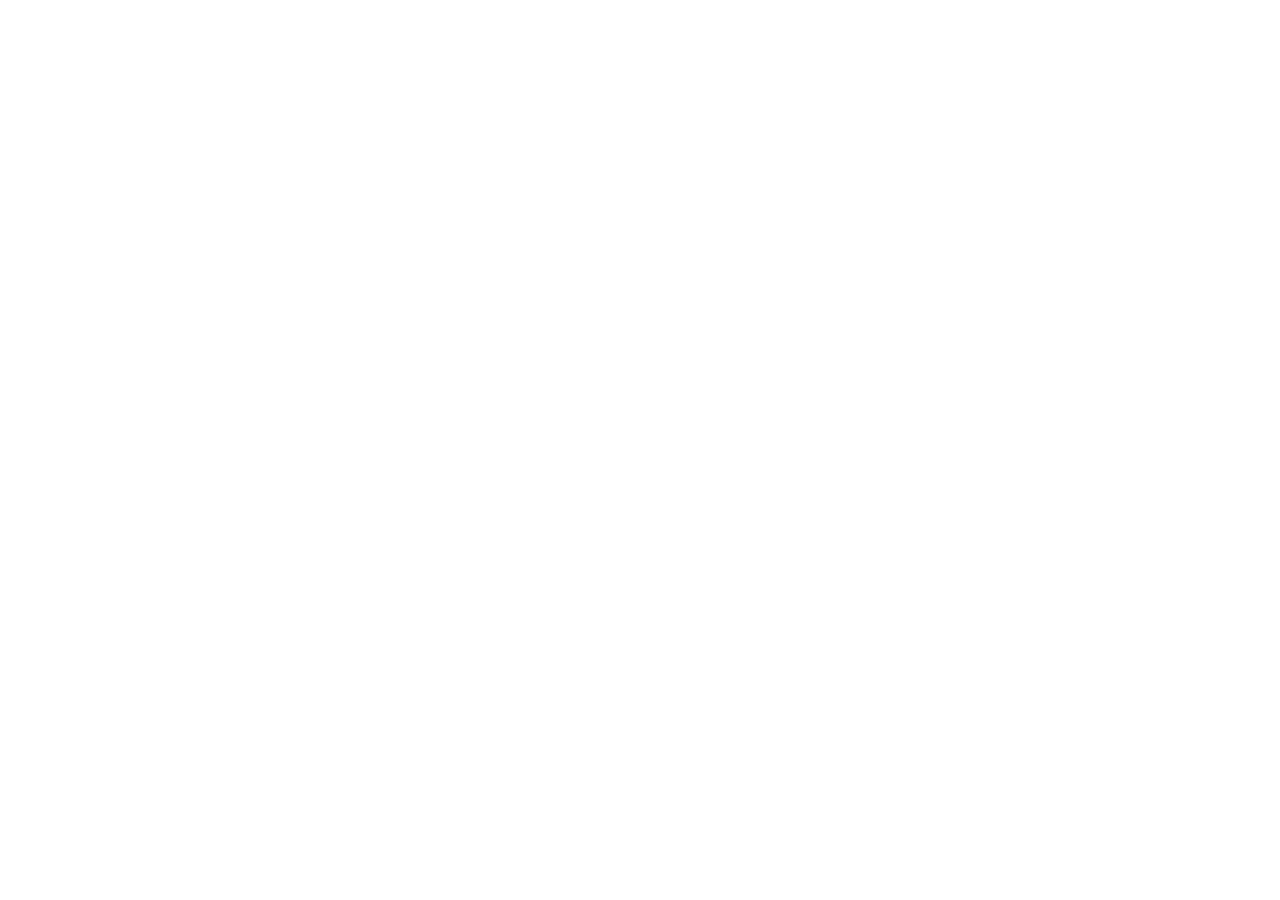
==== 01-product-card/index.html @ 969be9e1 "Init project" ====
<!doctype html>
<html lang="ru">
<head>
    <meta charset="UTF-8">
    <meta name="viewport"
          content="width=device-width, user-scalable=no, initial-scale=1.0, maximum-scale=1.0, minimum-scale=1.0">
    <meta http-equiv="X-UA-Compatible" content="ie=edge">
    <title>SpurIT - Тестовое задание 1. HTML и CSS</title>
    <link rel="stylesheet" href="./index.css">
</head>
<body>
<main>
<!-- Напиши разметку на этом месте и больше ничего не трогай -->
</main>
</body>
</html>
---- 01-product-card/index.css ----
/* Смотри сколько снизу свободного места! Оно идеально подойдёт, чтобы писать твои стили! */
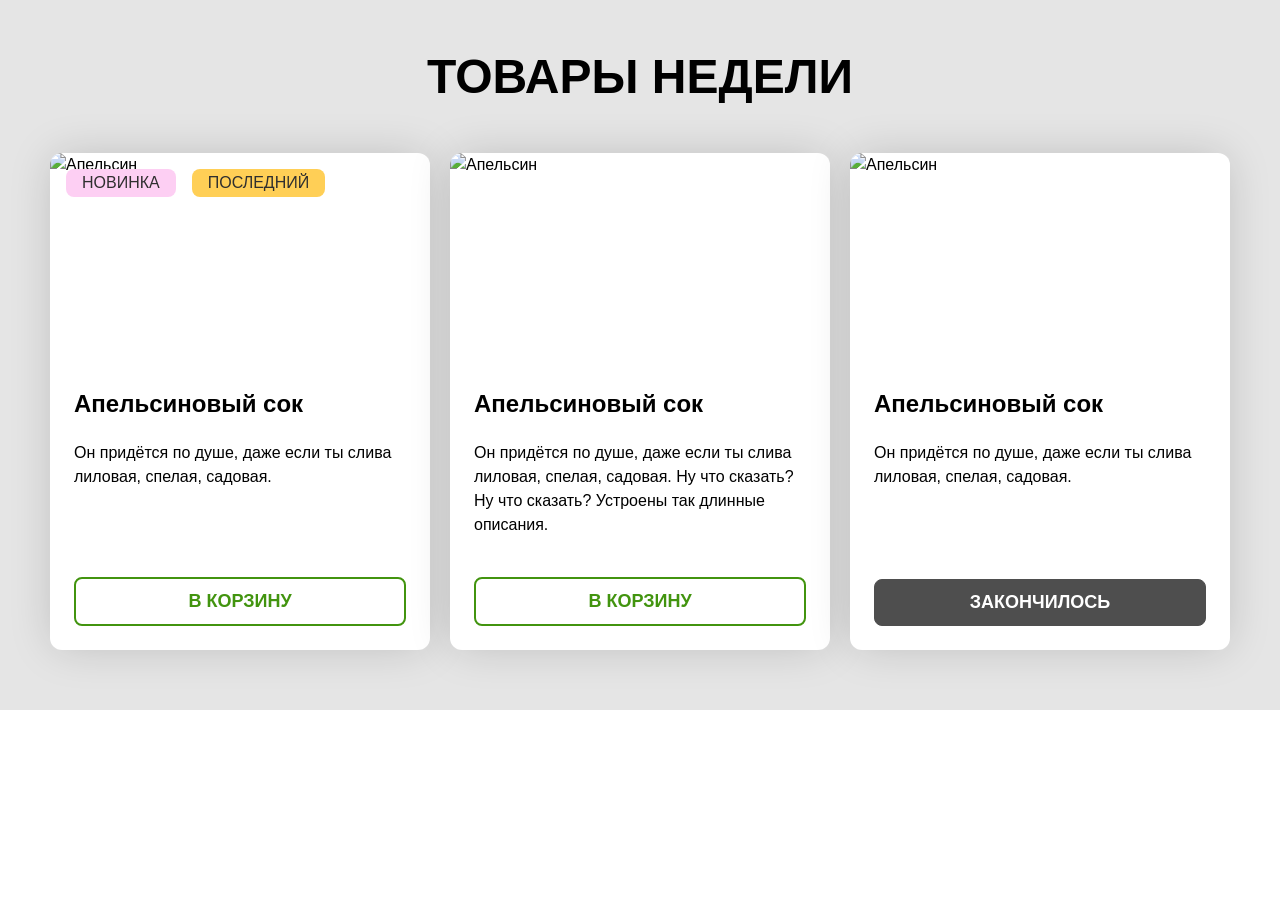
==== commit b67dffb8: "Implementation task requirements" ====
--- a/01-product-card/index.html
+++ b/01-product-card/index.html
@@ -1,16 +1,68 @@
 <!doctype html>
 <html lang="ru">
+
 <head>
     <meta charset="UTF-8">
     <meta name="viewport"
-          content="width=device-width, user-scalable=no, initial-scale=1.0, maximum-scale=1.0, minimum-scale=1.0">
+        content="width=device-width, user-scalable=no, initial-scale=1.0, maximum-scale=1.0, minimum-scale=1.0">
     <meta http-equiv="X-UA-Compatible" content="ie=edge">
     <title>SpurIT - Тестовое задание 1. HTML и CSS</title>
     <link rel="stylesheet" href="./index.css">
 </head>
+
 <body>
-<main>
-<!-- Напиши разметку на этом месте и больше ничего не трогай -->
-</main>
+    <main>
+        <section class="products">
+            <h1 class="title">ТОВАРЫ НЕДЕЛИ</h1>
+            <div class="container">
+                <ul class="product-cards">
+                    <li class="product-card">
+                        <div class="image-wrapper">
+                            <img class="product-card__img" src="/img/product-item.jpg" alt="Апельсин" />
+                            <div class="product-card__tags">
+                                <span class="tag tag_new product-card__tag">Новинка</span>
+                                <span class="tag tag_last product-card__tag">Последний</span>
+                            </div>
+                        </div>
+                        <div class="product-card__body">
+                            <h2 class="product-card__heading">Апельсиновый сок</h2>
+                            <p class="product-card__description">
+                                Он придётся по душе, даже если ты слива лиловая, спелая, садовая.
+                            </p>
+                        </div>
+                        <button class="button button_active product-card__button" type="button">В корзину</button>
+                    </li>
+                    <li class="product-card">
+                        <div class="image-wrapper">
+                            <img class="product-card__img" src="/img/product-item.jpg" alt="Апельсин" />
+                        </div>
+                        <div class="product-card__body">
+                            <h2 class="product-card__heading">Апельсиновый сок</h2>
+                            <p class="product-card__description">
+                                Он придётся по душе, даже если ты слива лиловая, спелая, садовая. Ну что сказать? Ну что
+                                сказать? Устроены так длинные описания.
+                            </p>
+                        </div>
+                        <button class="button button_active product-card__button" type="button">В
+                            корзину</button>
+                    </li>
+                    <li class="product-card">
+                        <div class="image-wrapper">
+                            <img class="product-card__img" src="/img/product-item.jpg" alt="Апельсин" />
+                        </div>
+                        <div class="product-card__body">
+                            <h2 class="product-card__heading">Апельсиновый сок</h2>
+                            <p class="product-card__description">
+                                Он придётся по душе, даже если ты слива лиловая, спелая, садовая.
+                            </p>
+                        </div>
+                        <button class="button button_disabled product-card__button_disabled"
+                            type="button">Закончилось</button>
+                    </li>
+                </ul>
+            </div>
+        </section>
+    </main>
 </body>
+
 </html>
--- a/01-product-card/index.css
+++ b/01-product-card/index.css
@@ -1 +1,170 @@
-/* Смотри сколько снизу свободного места! Оно идеально подойдёт, чтобы писать твои стили! */+/* Смотри сколько снизу свободного места! Оно идеально подойдёт, чтобы писать твои стили! */
+html {
+  height: 100%;
+}
+
+body {
+  font-family: Arial, Helvetica, sans-serif;
+  font-weight: 400;
+  font-size: 16px;
+  line-height: 24px;
+  min-height: 100%;
+  margin: 0;
+}
+
+.products {
+  background-color: #e5e5e5;
+  padding-top: 1px;
+  padding-bottom: 60px;
+}
+
+.title {
+  font-weight: 900;
+  font-size: 48px;
+  line-height: 72px;
+  text-align: center;
+  text-transform: uppercase;
+}
+
+.container {
+  width: 1180px;
+  margin: auto;
+}
+
+.product-cards {
+  display: flex;
+  list-style: none;
+  margin: 0;
+  padding: 0;
+}
+
+.product-card {
+  width: 380px;
+  min-height: 482px;
+  background-color: #ffffff;
+  border-radius: 12px;
+  box-shadow: 0px 0px 45px -4px rgba(0, 0, 0, 0.18);
+  word-break: break-word;
+  display: flex;
+  flex-direction: column;
+  box-sizing: border-box;
+}
+
+.product-card:not(:last-child) {
+  margin-right: 20px;
+}
+
+.product-card img {
+  width: 100%;
+  height: 213px;
+  box-sizing: border-box;
+  border-top-right-radius: 12px;
+  border-top-left-radius: 12px;
+  outline: none;
+}
+
+.product-card__tags {
+  display: flex;
+  flex-wrap: wrap;
+  position: absolute;
+  left: 0;
+  top: 16px;
+}
+
+.product-card__tag {
+  padding: 2px 16px;
+  margin-left: 16px;
+  margin-bottom: 5px;
+}
+
+.image-wrapper {
+  width: 380px;
+  height: 213px;
+  position: relative;
+  min-height: 213px;
+}
+
+.product-card__body {
+  padding: 0 24px;
+  flex-grow: 1;
+}
+
+.product-card__heading {
+  font-weight: 900;
+  font-size: 24px;
+  line-height: 36px;
+}
+
+.product-card__description {
+  font-weight: 400;
+  font-size: 16px;
+  line-height: 24px;
+}
+
+.product-card__button_disabled {
+  margin: 24px 24px;
+  padding: 10px 0;
+}
+
+.product-card__button {
+  margin: 24px 24px;
+  padding: 10px 10px;
+}
+
+.button {
+  color: #42940f;
+  text-transform: uppercase;
+  text-align: center;
+  border: 2px solid #42940f;
+  border-radius: 8px;
+  background-color: transparent;
+  font-weight: 900;
+  font-size: 18px;
+  line-height: 25px;
+  min-width: 100px;
+}
+
+.button:hover {
+  color: #ffffff;
+  background-color: #42940f;
+  transition: 0.5s;
+  border: 2px solid #42940f;
+  cursor: pointer;
+}
+
+.button_active:active {
+  background-color: #1f5200;
+  color: #ffffff;
+  border: 2px solid #1f5200;
+}
+
+.button_disabled {
+  background-color: #4e4e4e;
+  color: #ffffff;
+  border: 1px solid #4e4e4e;
+  outline: none;
+}
+
+.button_disabled:hover {
+  background-color: #4e4e4e;
+  color: #ffffff;
+  border: 1px solid #4e4e4e;
+  cursor: not-allowed;
+}
+
+.tag {
+  font-weight: 400;
+  font-size: 16px;
+  line-height: 24px;
+  color: #2f2f2f;
+  text-transform: uppercase;
+  border-radius: 8px;
+}
+
+.tag_new {
+  background-color: #fdcff3;
+}
+
+.tag_last {
+  background-color: #ffcf56;
+}
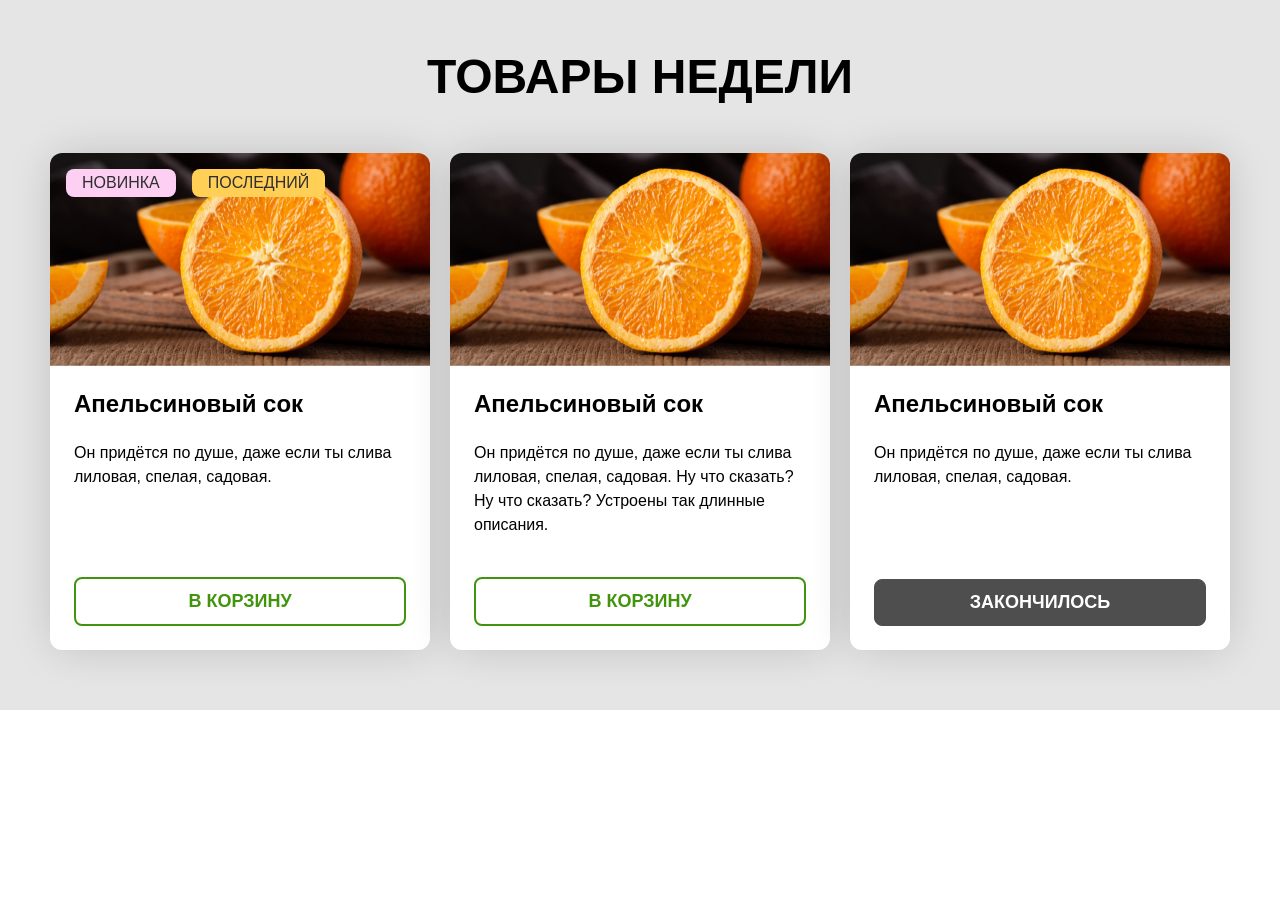
==== commit cb9ae668: "Edit disabled button" ====
--- a/01-product-card/index.html
+++ b/01-product-card/index.html
@@ -18,7 +18,7 @@
                 <ul class="product-cards">
                     <li class="product-card">
                         <div class="image-wrapper">
-                            <img class="product-card__img" src="/img/product-item.jpg" alt="Апельсин" />
+                            <img class="product-card__img" src="./img/product-item.jpg" alt="Апельсин" />
                             <div class="product-card__tags">
                                 <span class="tag tag_new product-card__tag">Новинка</span>
                                 <span class="tag tag_last product-card__tag">Последний</span>
@@ -30,11 +30,11 @@
                                 Он придётся по душе, даже если ты слива лиловая, спелая, садовая.
                             </p>
                         </div>
-                        <button class="button button_active product-card__button" type="button">В корзину</button>
+                        <button class="button product-card__button" type="button">В корзину</button>
                     </li>
                     <li class="product-card">
                         <div class="image-wrapper">
-                            <img class="product-card__img" src="/img/product-item.jpg" alt="Апельсин" />
+                            <img class="product-card__img" src="./img/product-item.jpg" alt="Апельсин" />
                         </div>
                         <div class="product-card__body">
                             <h2 class="product-card__heading">Апельсиновый сок</h2>
@@ -43,12 +43,12 @@
                                 сказать? Устроены так длинные описания.
                             </p>
                         </div>
-                        <button class="button button_active product-card__button" type="button">В
+                        <button class="button product-card__button" type="button">В
                             корзину</button>
                     </li>
                     <li class="product-card">
                         <div class="image-wrapper">
-                            <img class="product-card__img" src="/img/product-item.jpg" alt="Апельсин" />
+                            <img class="product-card__img" src="./img/product-item.jpg" alt="Апельсин" />
                         </div>
                         <div class="product-card__body">
                             <h2 class="product-card__heading">Апельсиновый сок</h2>
@@ -56,8 +56,7 @@
                                 Он придётся по душе, даже если ты слива лиловая, спелая, садовая.
                             </p>
                         </div>
-                        <button class="button button_disabled product-card__button_disabled"
-                            type="button">Закончилось</button>
+                        <button class="button product-card__button" type="button" disabled>Закончилось</button>
                     </li>
                 </ul>
             </div>
--- a/01-product-card/index.css
+++ b/01-product-card/index.css
@@ -101,11 +101,6 @@
   line-height: 24px;
 }
 
-.product-card__button_disabled {
-  margin: 24px 24px;
-  padding: 10px 0;
-}
-
 .product-card__button {
   margin: 24px 24px;
   padding: 10px 10px;
@@ -132,23 +127,18 @@
   cursor: pointer;
 }
 
-.button_active:active {
+.button:active {
   background-color: #1f5200;
   color: #ffffff;
   border: 2px solid #1f5200;
 }
 
-.button_disabled {
+.button[disabled],
+.button:disabled {
   background-color: #4e4e4e;
   color: #ffffff;
   border: 1px solid #4e4e4e;
   outline: none;
-}
-
-.button_disabled:hover {
-  background-color: #4e4e4e;
-  color: #ffffff;
-  border: 1px solid #4e4e4e;
   cursor: not-allowed;
 }
 
